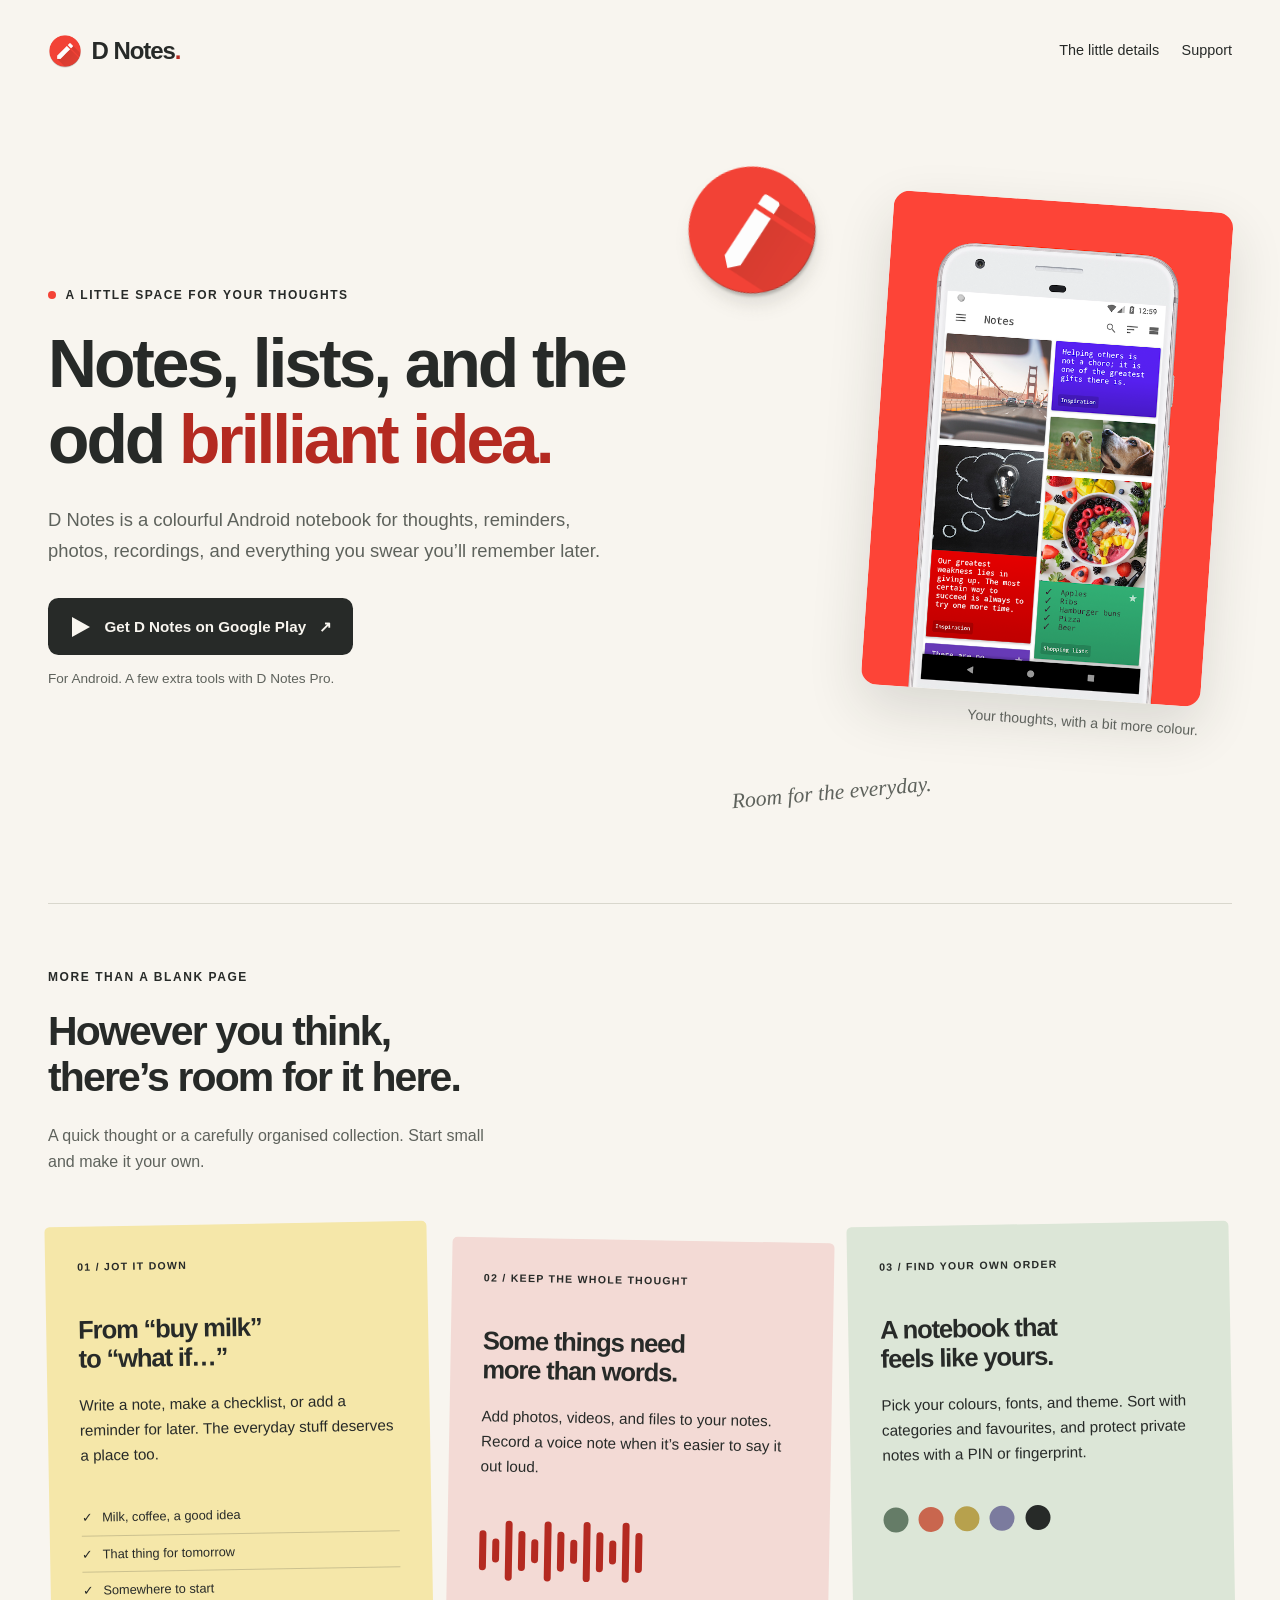
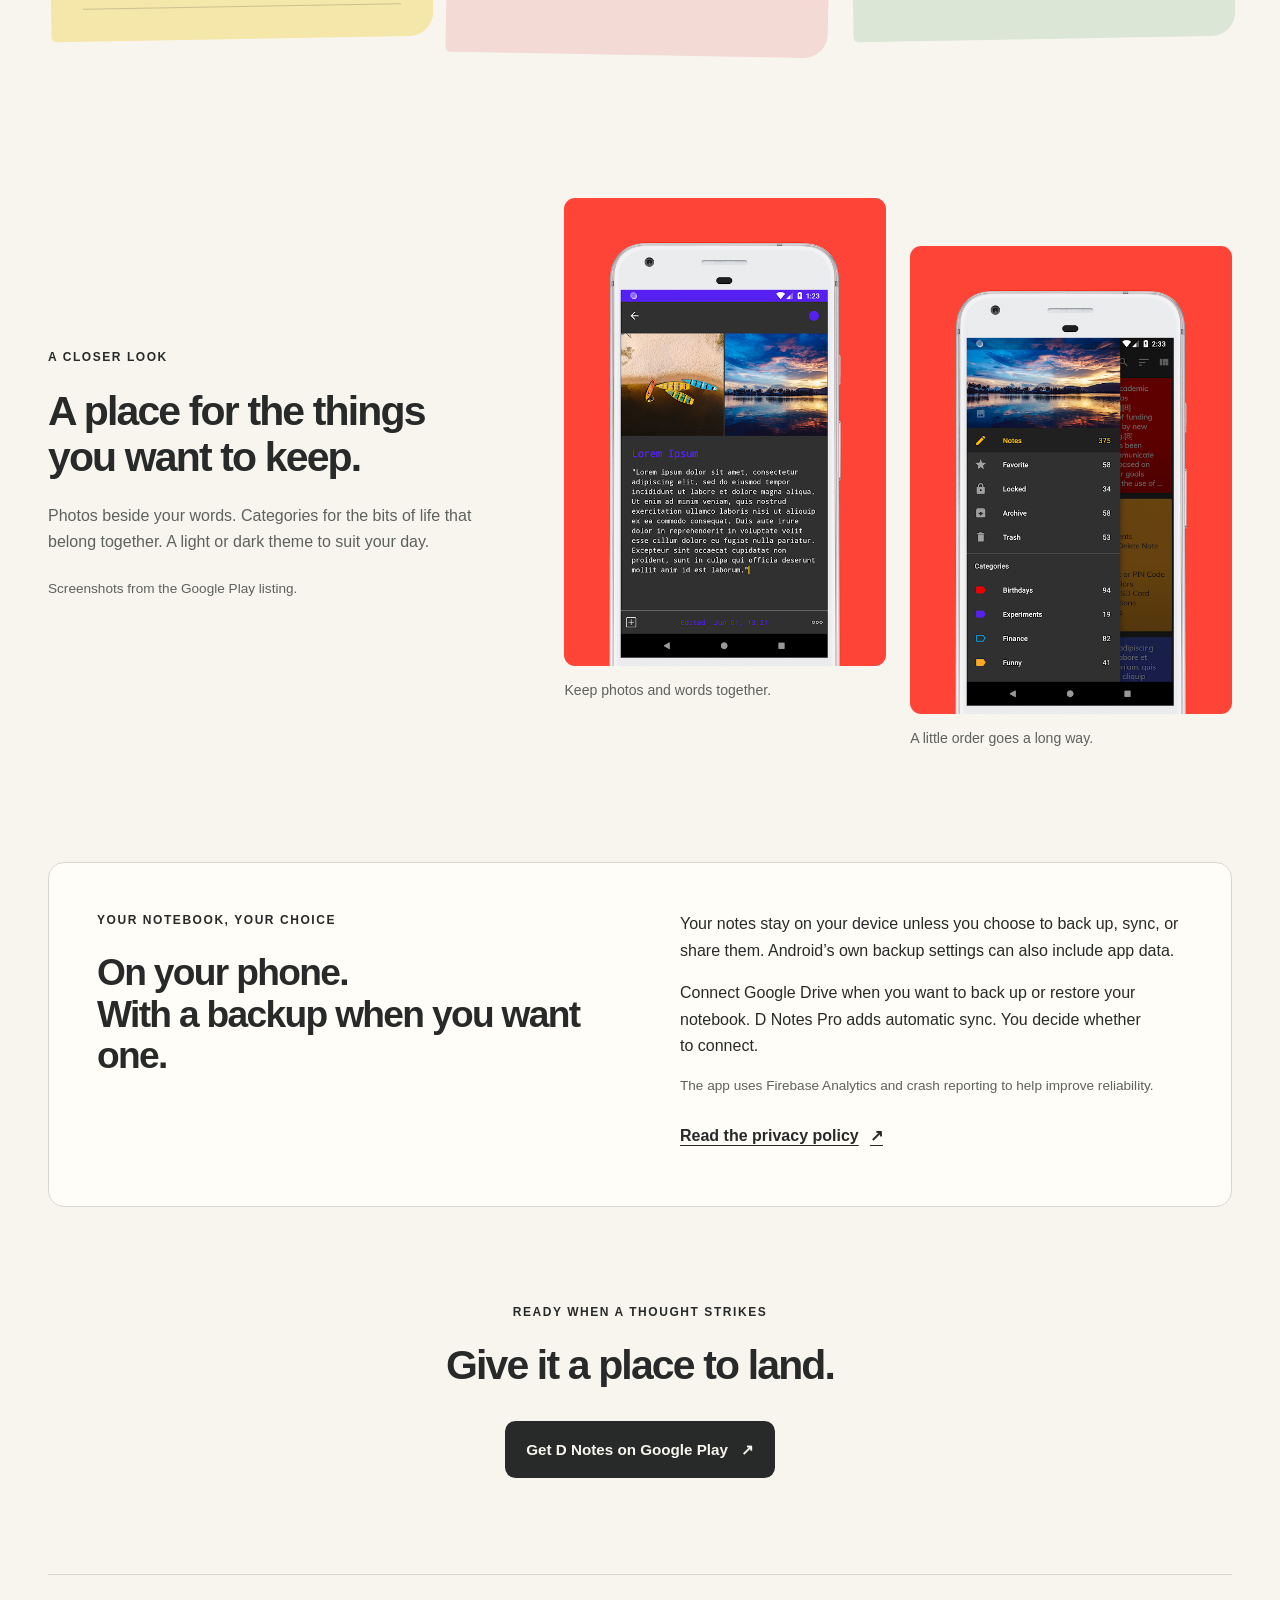
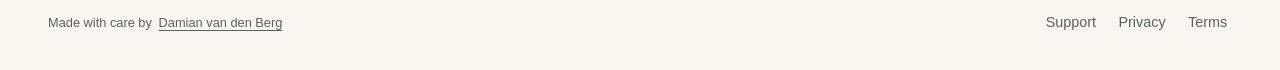
==== d-notes/index.html @ 731a1ba9 "feat: add D Notes website and legal pages Build a standalone responsive D Notes homepage with truste" ====
<!doctype html>
<html lang="en">
<head>
  <meta charset="utf-8">
  <meta name="viewport" content="width=device-width, initial-scale=1">
  <title>D Notes | A colourful notebook for Android</title>
  <meta name="description" content="Notes, lists, photos, recordings, and reminders. Make room for your ideas with D Notes, a colourful Android notebook with optional Google Drive backup and sync.">
  <meta name="color-scheme" content="light dark">
  <meta name="theme-color" content="#f8f5ef" media="(prefers-color-scheme: light)">
  <meta name="theme-color" content="#202120" media="(prefers-color-scheme: dark)">
  <link rel="canonical" href="https://damianvandenberg.com/d-notes/">
  <meta property="og:type" content="website">
  <meta property="og:title" content="D Notes | Make room for your ideas">
  <meta property="og:description" content="A colourful Android notebook for notes, lists, photos, recordings, and the things you want to remember.">
  <meta property="og:url" content="https://damianvandenberg.com/d-notes/">
  <meta property="og:image" content="https://damianvandenberg.com/d-notes/assets/icon.png">
  <meta property="og:image:width" content="512">
  <meta property="og:image:height" content="512">
  <meta property="og:image:alt" content="D Notes, a white pencil on a coral circle">
  <meta name="twitter:card" content="summary">
  <meta name="twitter:title" content="D Notes | Make room for your ideas">
  <meta name="twitter:description" content="A colourful Android notebook for notes, lists, photos, recordings, and reminders.">
  <meta name="twitter:image" content="https://damianvandenberg.com/d-notes/assets/icon.png">
  <meta name="twitter:image:alt" content="D Notes app icon">
  <link rel="icon" type="image/png" href="assets/icon.png">
  <link rel="stylesheet" href="styles.css">
  <script type="application/ld+json">
  {
    "@context": "https://schema.org",
    "@type": "SoftwareApplication",
    "name": "D Notes",
    "url": "https://damianvandenberg.com/d-notes/",
    "operatingSystem": "Android",
    "applicationCategory": "ProductivityApplication",
    "description": "A colourful Android notebook for notes, checklists, attachments, and reminders, with optional Google Drive backup, restore, and sync.",
    "image": "https://damianvandenberg.com/d-notes/assets/icon.png",
    "downloadUrl": "https://play.google.com/store/apps/details?id=com.dvdb.bergnotes",
    "author": { "@type": "Person", "name": "Damian van den Berg", "url": "https://damianvandenberg.com/" }
  }
  </script>
</head>
<body>
  <a class="skip-link" href="#main">Skip to content</a>
  <header class="site-header wrap">
    <a class="wordmark" href="./" aria-label="D Notes home"><img src="assets/icon.png" width="512" height="512" alt="">D Notes<span class="wordmark-dot" aria-hidden="true">.</span></a>
    <nav aria-label="Main navigation"><a href="#features">The little details</a><a href="mailto:dvdb.software@gmail.com">Support</a></nav>
  </header>
  <main id="main" tabindex="-1">
    <section class="hero wrap" aria-labelledby="hero-heading">
      <div class="hero-copy">
        <p class="eyebrow"><span aria-hidden="true"></span> A little space for your thoughts</p>
        <h1 id="hero-heading">Notes, lists, and the odd <em>brilliant idea.</em></h1>
        <p class="intro">D Notes is a colourful Android notebook for thoughts, reminders, photos, recordings, and everything you swear you’ll remember later.</p>
        <a class="play-link" href="https://play.google.com/store/apps/details?id=com.dvdb.bergnotes"><svg width="22" height="24" viewBox="0 0 22 24" aria-hidden="true"><path d="M2 2 20 12 2 22Z" fill="currentColor"/></svg>Get D Notes on Google Play<span aria-hidden="true">↗</span></a>
        <p class="small-note">For Android. A few extra tools with D Notes Pro.</p>
      </div>
      <div class="hero-art">
        <img class="hero-icon" src="assets/icon.png" width="512" height="512" alt="D Notes app icon, a white pencil on a coral circle">
        <figure class="hero-screenshot"><img src="assets/notes.png" width="600" height="873" fetchpriority="high" alt="D Notes showing a colourful grid of text notes, photographs, and a shopping checklist"><figcaption>Your thoughts, with a bit more colour.</figcaption></figure>
        <span class="handwritten" aria-hidden="true">Room for the everyday.</span>
      </div>
    </section>

    <section class="features wrap" id="features" aria-labelledby="features-heading">
      <div class="section-heading"><p class="eyebrow">More than a blank page</p><h2 id="features-heading">However you think,<br>there’s room for it here.</h2><p>A quick thought or a carefully organised collection. Start small and make it your own.</p></div>
      <div class="feature-grid">
        <article class="feature-card yellow"><span class="card-number" aria-hidden="true">01 / JOT IT DOWN</span><h3>From “buy milk” to “what if…”</h3><p>Write a note, make a checklist, or add a reminder for later. The everyday stuff deserves a place too.</p><div class="paper-lines" aria-hidden="true"><span>Milk, coffee, a good idea</span><span>That thing for tomorrow</span><span>Somewhere to start</span></div></article>
        <article class="feature-card pink"><span class="card-number" aria-hidden="true">02 / KEEP THE WHOLE THOUGHT</span><h3>Some things need more than words.</h3><p>Add photos, videos, and files to your notes. Record a voice note when it’s easier to say it out loud.</p><div class="sound-wave" aria-hidden="true"><i></i><i></i><i></i><i></i><i></i><i></i><i></i><i></i><i></i><i></i><i></i><i></i><i></i></div></article>
        <article class="feature-card green"><span class="card-number" aria-hidden="true">03 / FIND YOUR OWN ORDER</span><h3>A notebook that feels like yours.</h3><p>Pick your colours, fonts, and theme. Sort with categories and favourites, and protect private notes with a PIN or fingerprint.</p><div class="colour-dots" aria-hidden="true"><i></i><i></i><i></i><i></i><i></i></div></article>
      </div>
    </section>

    <section class="product-section wrap" aria-labelledby="product-heading">
      <div class="product-copy"><p class="eyebrow">A closer look</p><h2 id="product-heading">A place for the things<br>you want to keep.</h2><p>Photos beside your words. Categories for the bits of life that belong together. A light or dark theme to suit your day.</p><p class="small-note">Screenshots from the Google Play listing.</p></div>
      <div class="screenshots"><figure><img src="assets/editor.png" width="600" height="873" loading="lazy" alt="D Notes editor in a dark theme, with two photos above a text note"><figcaption>Keep photos and words together.</figcaption></figure><figure><img src="assets/categories.png" width="600" height="873" loading="lazy" alt="D Notes navigation showing favourites, locked notes, archive, trash, and coloured categories"><figcaption>A little order goes a long way.</figcaption></figure></div>
    </section>

    <section class="trust wrap" aria-labelledby="trust-heading">
      <div><p class="eyebrow">Your notebook, your choice</p><h2 id="trust-heading">On your phone.<br>With a backup when you want one.</h2></div>
      <div><p>Your notes stay on your device unless you choose to back up, sync, or share them. Android’s own backup settings can also include app data.</p><p>Connect Google Drive when you want to back up or restore your notebook. D Notes Pro adds automatic sync. You decide whether to connect.</p><p class="small-note">The app uses Firebase Analytics and crash reporting to help improve reliability.</p><a class="text-link" href="privacy/">Read the privacy policy <span aria-hidden="true">↗</span></a></div>
    </section>

    <section class="closing wrap" aria-labelledby="closing-heading"><p class="eyebrow">Ready when a thought strikes</p><h2 id="closing-heading">Give it a place to land.</h2><a class="play-link" href="https://play.google.com/store/apps/details?id=com.dvdb.bergnotes">Get D Notes on Google Play<span aria-hidden="true">↗</span></a></section>
  </main>
  <footer class="site-footer wrap"><p>Made with care by <a href="https://damianvandenberg.com/">Damian van den Berg</a></p><nav aria-label="Footer navigation"><a href="mailto:dvdb.software@gmail.com">Support</a><a href="privacy/">Privacy</a><a href="terms/">Terms</a></nav></footer>
</body>
</html>
---- d-notes/styles.css ----
:root {
  color-scheme: light dark;
  --paper: #f8f5ef;
  --ink: #272a28;
  --muted: #5e625c;
  --coral: #F44336;
  --accent-text: #b42a21;
  --line: #d9d7cd;
  --surface: #fffdf8;
  --yellow: #f5e7a9;
  --pink: #f3dad5;
  --green: #dce6d7;
  --focus: #005f78;
  font-family: -apple-system, BlinkMacSystemFont, "Segoe UI", sans-serif;
  font-size: 100%;
  scroll-behavior: smooth;
}
* { box-sizing: border-box; }
body { margin: 0; background: var(--paper); color: var(--ink); line-height: 1.65; }
a { color: inherit; text-underline-offset: .22em; }
a:hover { text-decoration-thickness: 2px; }
a:focus-visible { outline: 3px solid var(--focus); outline-offset: 5px; border-radius: 3px; }
img { display: block; max-width: 100%; height: auto; }
figure { margin: 0; }
figcaption { font-size: .88rem; color: var(--muted); padding-top: .8rem; }
h1, h2, h3, p { margin: 0; }
h1, h2, h3 { line-height: 1.12; letter-spacing: -.045em; text-wrap: balance; }
h1 { font-size: clamp(2.75rem, 5.3vw, 5.3rem); font-weight: 760; }
h1 em { color: var(--accent-text); font-style: normal; }
h2 { font-size: clamp(2rem, 3.2vw, 3.2rem); font-weight: 720; }
h3 { font-size: 1.6rem; font-weight: 700; }
p { text-wrap: pretty; }
p + p { margin-top: 1rem; }
main:focus { outline: none; }
.wrap { width: min(1200px, calc(100% - 6rem)); margin-inline: auto; }
.skip-link { position: absolute; z-index: 10; top: .5rem; left: 1rem; padding: .8rem 1rem; background: var(--surface); transform: translateY(-200%); }
.skip-link:focus { transform: none; }
.site-header { display: flex; justify-content: space-between; align-items: center; gap: 1rem; padding-block: 1.8rem; }
.wordmark { display: inline-flex; align-items: center; min-height: 44px; gap: .6rem; font-size: 1.5rem; font-weight: 750; letter-spacing: -.045em; text-decoration: none; }
.wordmark img { width: 34px; }
.wordmark-dot { color: var(--accent-text); margin-left: -.6rem; }
nav { display: flex; align-items: center; flex-wrap: wrap; gap: .5rem 1.4rem; }
nav a, .text-link, .site-footer p a { display: inline-flex; align-items: center; min-height: 44px; }
nav a { min-width: 44px; font-size: .9rem; text-decoration: none; }
.hero { display: grid; grid-template-columns: 1.1fr 1fr; gap: 4rem; align-items: center; padding-block: 4.7rem 6.5rem; }
.eyebrow { display: flex; align-items: center; gap: .6rem; font-size: .75rem; font-weight: 700; letter-spacing: .13em; text-transform: uppercase; margin-bottom: 1.3rem; }
.eyebrow > span { width: 8px; height: 8px; border-radius: 50%; background: var(--coral); flex: 0 0 auto; }
.intro { font-size: 1.15rem; color: var(--muted); margin-top: 1.7rem; max-width: 35rem; }
.play-link { display: inline-flex; align-items: center; justify-content: center; gap: .8rem; background: var(--ink); color: var(--paper); border-radius: .65rem; padding: 1rem 1.35rem; min-height: 54px; font-size: .95rem; font-weight: 650; text-decoration: none; margin-top: 2rem; transition: transform .2s ease, box-shadow .2s ease; }
.play-link svg { flex: 0 0 auto; }
.play-link:hover { transform: translateY(-3px); box-shadow: 0 6px 0 var(--coral); }
.small-note { color: var(--muted); font-size: .85rem; }
.hero-copy > .small-note { margin-top: .8rem; }
.hero-art { position: relative; padding: 1.5rem 1rem 0 4rem; }
.hero-screenshot { transform: rotate(4deg); max-width: 340px; margin-left: auto; }
.hero-screenshot img { border-radius: 1rem; box-shadow: 0 22px 55px #25282024; }
.hero-screenshot figcaption { text-align: right; }
.hero-icon { width: 138px; position: absolute; left: -1rem; top: -1rem; z-index: 1; transform: rotate(-12deg); filter: drop-shadow(0 12px 8px #2528201a); animation: settle .85s ease-out both; }
.handwritten { display: block; margin: 2rem 0 0 -2rem; font-family: Georgia, serif; font-size: 1.35rem; font-style: italic; transform: rotate(-5deg); color: var(--muted); }
.features { padding-block: 4rem 5rem; border-top: 1px solid var(--line); scroll-margin-top: 2rem; }
.section-heading { max-width: 620px; }
.section-heading > p:last-child { margin-top: 1.4rem; color: var(--muted); max-width: 29rem; }
.feature-grid { display: grid; grid-template-columns: repeat(3, 1fr); gap: 1.2rem; margin-top: 3rem; }
.feature-card { padding: 2rem; border-radius: 5px 5px 24px 5px; color: #272a28; }
.yellow { background: var(--yellow); transform: rotate(-1deg); }
.pink { background: var(--pink); transform: translateY(1rem) rotate(1deg); }
.green { background: var(--green); transform: rotate(-1deg); }
.card-number { display: block; font-size: .66rem; font-weight: 750; letter-spacing: .12em; margin-bottom: 2.5rem; }
.feature-card p { font-size: .95rem; margin-top: 1.2rem; }
.paper-lines { margin-top: 2rem; font-size: .8rem; }
.paper-lines span { display: block; border-bottom: 1px solid #272a2833; padding-block: .45rem; }
.paper-lines span::before { content: "✓"; margin-right: .6rem; }
.sound-wave { display: flex; gap: 6px; align-items: center; height: 96px; margin-top: 1.5rem; }
.sound-wave i { width: 7px; height: 24px; background: #b42a21; border-radius: 4px; }
.sound-wave i:nth-child(3n) { height: 60px; }
.sound-wave i:nth-child(3n + 1) { height: 40px; }
.colour-dots { display: flex; flex-wrap: wrap; gap: .65rem; margin-top: 2.5rem; }
.colour-dots i { width: 25px; height: 25px; border-radius: 50%; background: #657c67; }
.colour-dots i:nth-child(2) { background: #c9664e; }
.colour-dots i:nth-child(3) { background: #b7a14d; }
.colour-dots i:nth-child(4) { background: #7b7b9e; }
.colour-dots i:nth-child(5) { background: #272a28; }
.product-section { display: grid; grid-template-columns: .85fr 1.3fr; gap: 5rem; align-items: center; padding-block: 5rem 7rem; }
.product-copy > p:not(.eyebrow) { margin-top: 1.4rem; color: var(--muted); }
.screenshots { display: grid; grid-template-columns: 1fr 1fr; align-items: start; gap: 1.5rem; }
.screenshots figure:last-child { margin-top: 3rem; }
.screenshots img { border-radius: .7rem; }
.trust { display: grid; grid-template-columns: 1fr 1fr; gap: 5rem; padding: 3rem; border: 1px solid var(--line); border-radius: 1rem; background: var(--surface); }
.trust h2 { font-size: clamp(1.9rem, 2.9vw, 2.7rem); }
.trust .text-link { margin-top: 1rem; gap: .7rem; font-weight: 650; }
.closing { text-align: center; padding-block: 6rem; }
.closing .eyebrow { justify-content: center; }
.site-footer { display: flex; align-items: center; justify-content: space-between; gap: 1rem 2rem; border-top: 1px solid var(--line); padding-block: 1.6rem; font-size: .8rem; color: var(--muted); }
.site-footer p a { margin-left: .2rem; }
.legal { max-width: 760px; padding-block: 2rem 4rem; }
.legal h1 { font-size: clamp(2.5rem, 5vw, 3.5rem); }
.legal h2 { font-size: 1.35rem; margin-top: 2rem; margin-bottom: .75rem; letter-spacing: -.025em; }
.legal .effective { margin-block: 1rem 2rem; color: var(--muted); font-size: .9rem; }
.legal a { display: inline-block; min-height: 44px; padding-block: .4rem; overflow-wrap: anywhere; }
.legal code { overflow-wrap: anywhere; font-size: .9em; }
.legal .back-link { margin-bottom: 2rem; }
.legal-page { scroll-behavior: auto; }
@keyframes settle { from { opacity: 0; transform: translateY(12px) rotate(-16deg); } to { opacity: 1; transform: rotate(-12deg); } }
@media (prefers-color-scheme: dark) {
  :root { --paper: #202120; --ink: #f7f3e9; --muted: #b8bcb3; --accent-text: #ff8d81; --line: #484a44; --surface: #292b28; --focus: #9cdaec; }
  .feature-card { box-shadow: 0 12px 25px #0002; }
}
@media (max-width: 1000px) {
  .wrap { width: calc(100% - 4rem); }
  .hero { gap: 2rem; }
  .hero-art { padding-left: 2rem; }
  .hero-icon { width: 110px; left: -.7rem; }
  .feature-card { padding: 1.5rem; }
  .product-section { gap: 2.5rem; }
  .trust { gap: 2rem; padding: 2rem; }
}
@media (max-width: 720px) {
  .wrap { width: calc(100% - 2.5rem); }
  .site-header { padding-block: 1rem; flex-wrap: wrap; }
  .site-header nav { gap: .25rem 1rem; }
  .hero { grid-template-columns: 1fr; padding-block: 2.5rem 4rem; gap: 3rem; }
  .hero-art { width: min(100%, 390px); margin: 0 auto; padding-inline: 3rem 1rem; }
  .hero-icon { width: 115px; left: -.2rem; top: 0; }
  .handwritten { margin-left: -1rem; }
  .feature-grid { grid-template-columns: 1fr; gap: 1.5rem; }
  .feature-card { padding: 1.8rem; transform: none; }
  .features { padding-block: 3rem; }
  .card-number { margin-bottom: 1.5rem; }
  .product-section { grid-template-columns: 1fr; padding-block: 2rem 4rem; }
  .screenshots { gap: 1rem; }
  .trust { grid-template-columns: 1fr; padding: 1.5rem; }
  .closing { padding-block: 4rem; }
  .site-footer { flex-direction: column; align-items: flex-start; gap: .4rem; }
  .legal { padding-top: 1rem; }
}
@media (max-width: 380px) {
  .hero-art { padding-left: 2rem; }
  .hero-icon { width: 95px; }
  .screenshots { grid-template-columns: 1fr; padding-inline: 1rem; }
  .screenshots figure:last-child { margin-top: 1rem; }
  .play-link { padding-inline: 1rem; gap: .5rem; }
}
@media (prefers-reduced-motion: reduce) {
  :root { scroll-behavior: auto; }
  *, *::before, *::after { animation: none !important; transition: none !important; }
  .play-link:hover { transform: none; }
}
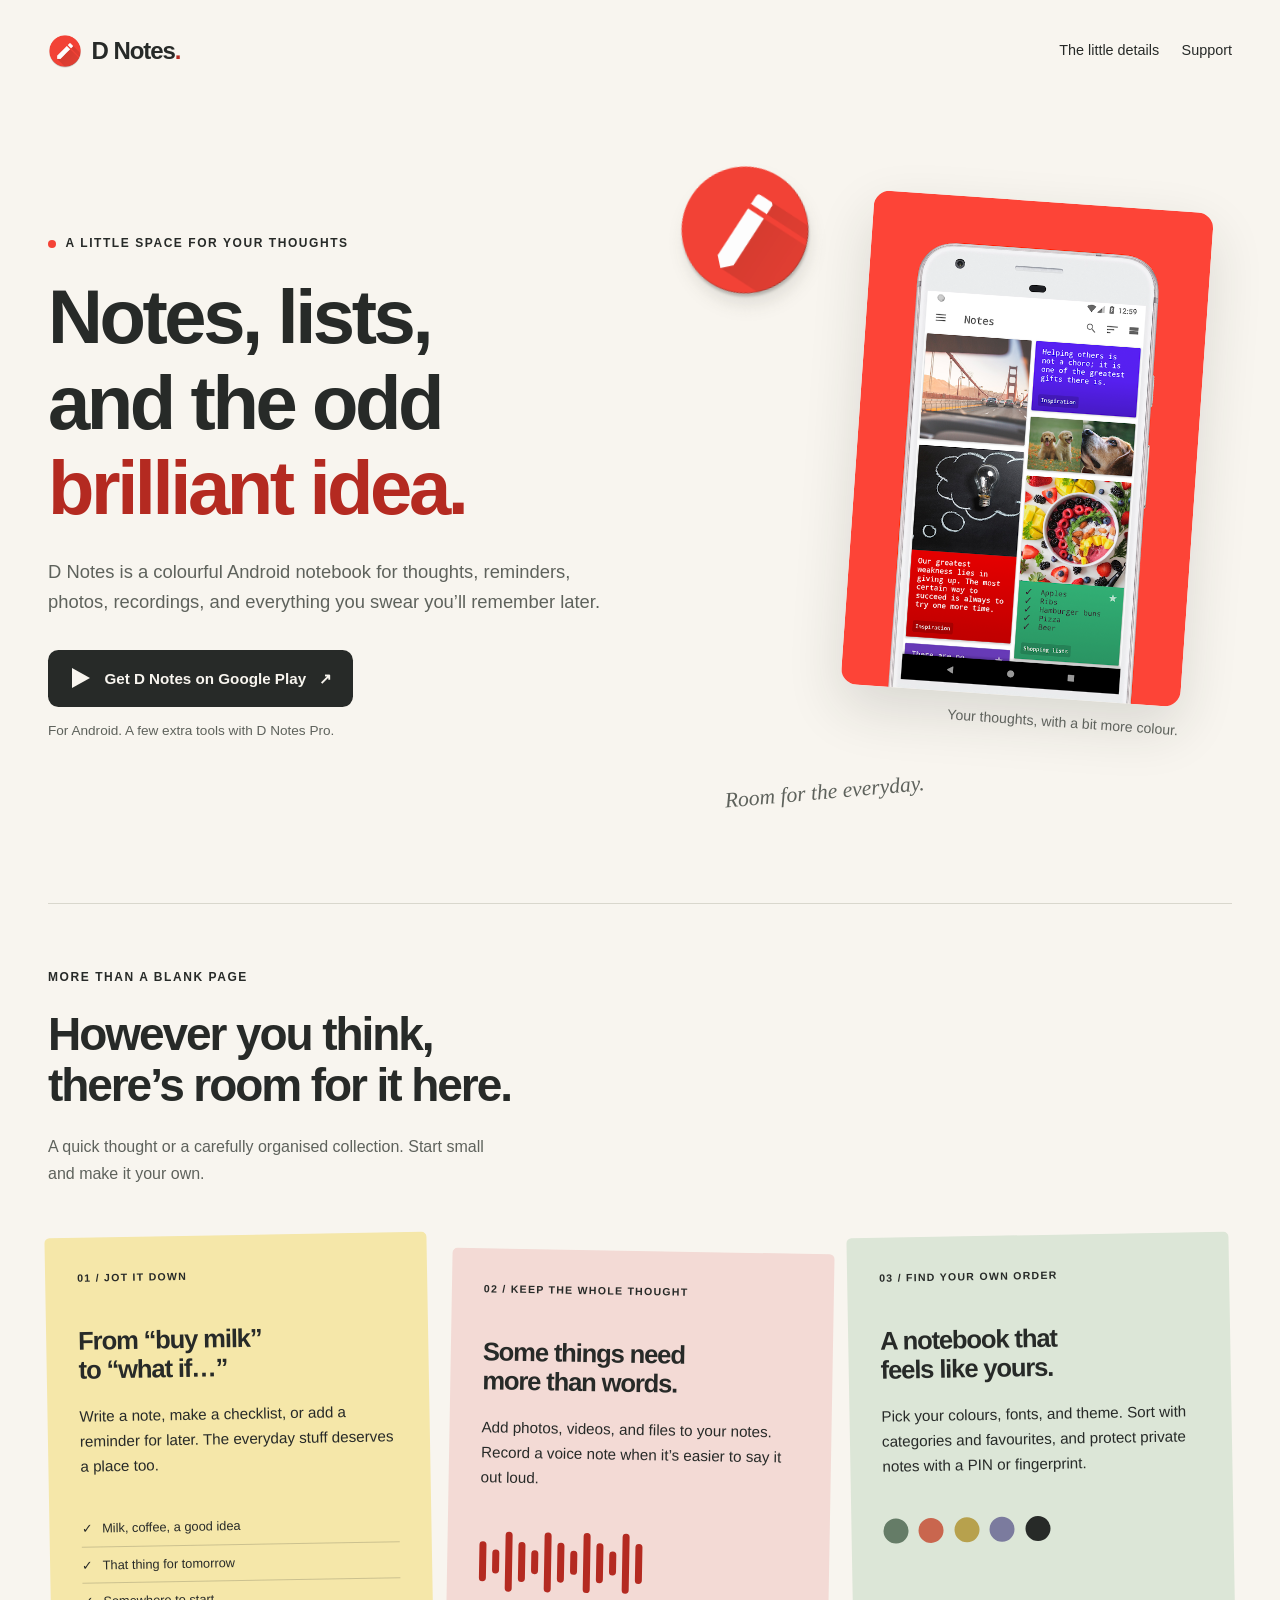
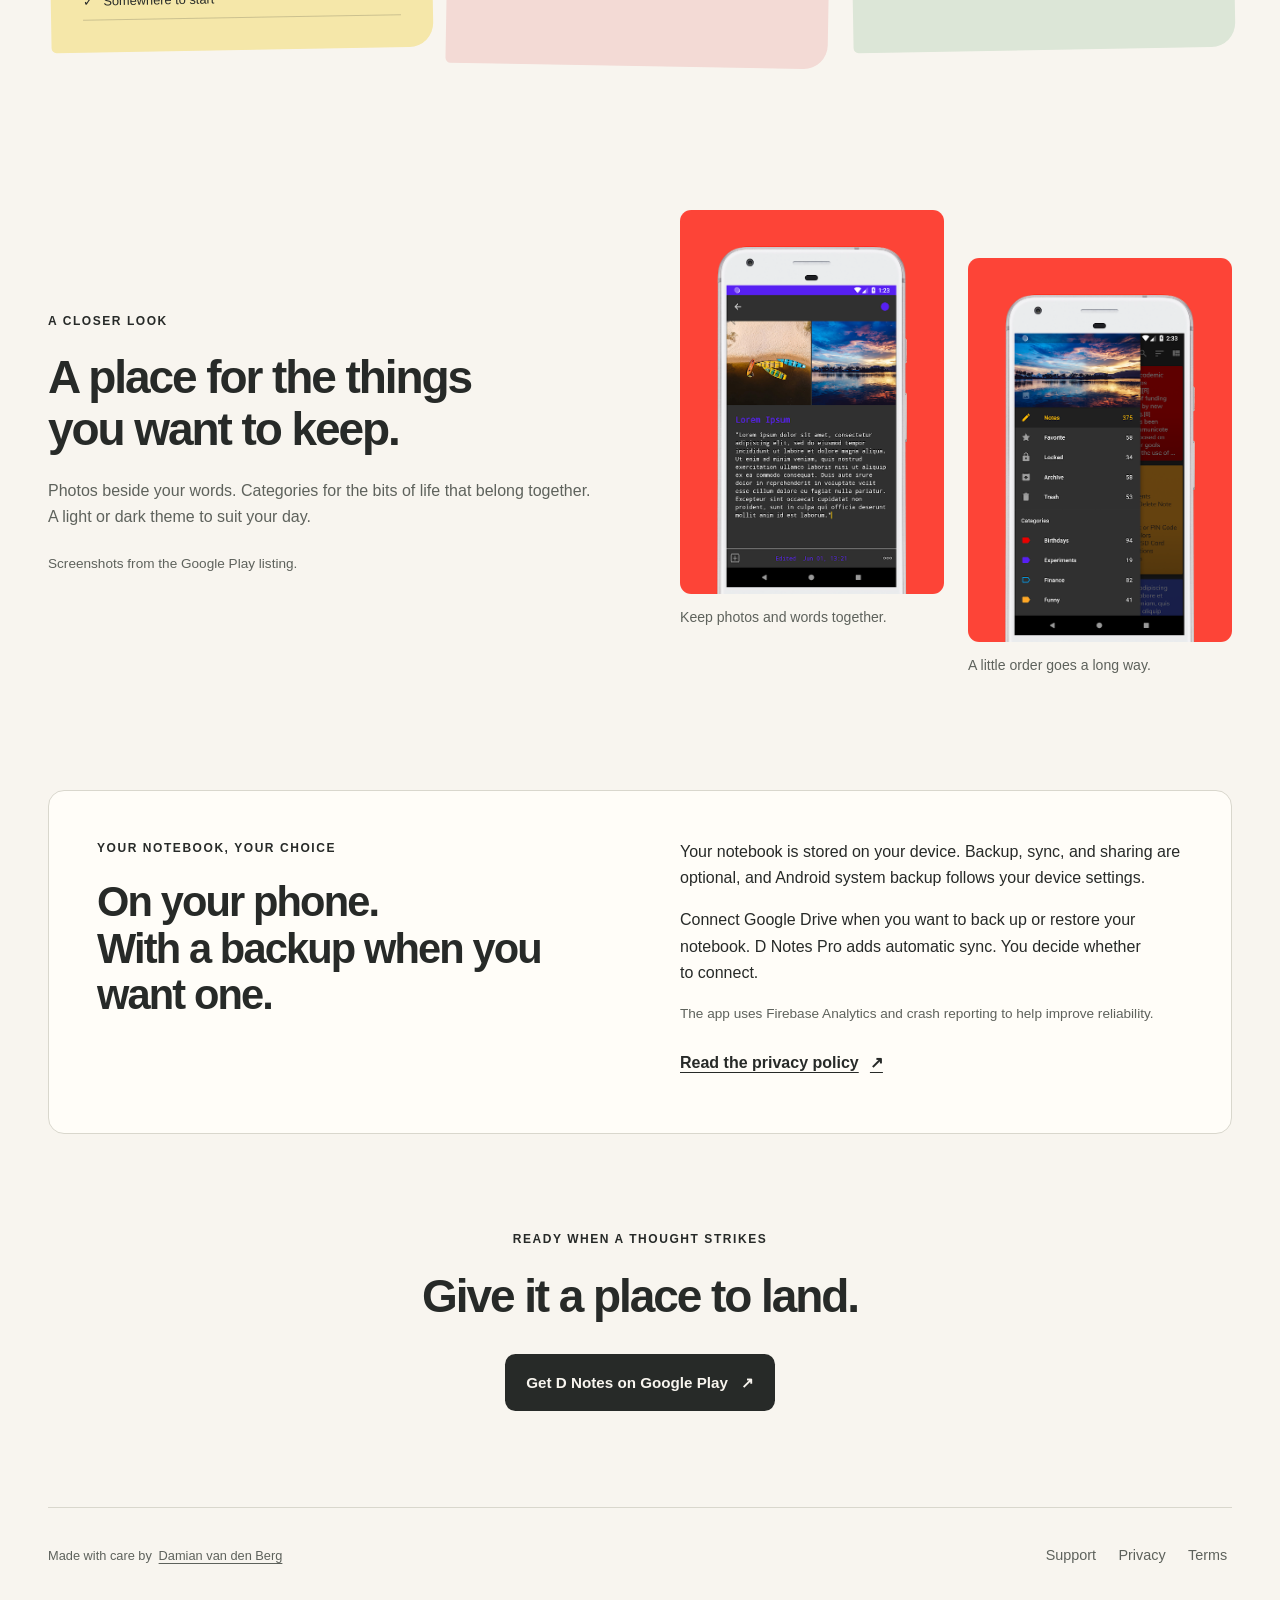
==== commit 2d26226d: "fix: clarify D Notes local storage wording Describe on-device notebook storage without implying diag" ====
--- a/d-notes/index.html
+++ b/d-notes/index.html
@@ -77,7 +77,7 @@
 
     <section class="trust wrap" aria-labelledby="trust-heading">
       <div><p class="eyebrow">Your notebook, your choice</p><h2 id="trust-heading">On your phone.<br>With a backup when you want one.</h2></div>
-      <div><p>Your notes stay on your device unless you choose to back up, sync, or share them. Android’s own backup settings can also include app data.</p><p>Connect Google Drive when you want to back up or restore your notebook. D Notes Pro adds automatic sync. You decide whether to connect.</p><p class="small-note">The app uses Firebase Analytics and crash reporting to help improve reliability.</p><a class="text-link" href="privacy/">Read the privacy policy <span aria-hidden="true">↗</span></a></div>
+      <div><p>Your notebook is stored on your device. Backup, sync, and sharing are optional, and Android system backup follows your device settings.</p><p>Connect Google Drive when you want to back up or restore your notebook. D Notes Pro adds automatic sync. You decide whether to connect.</p><p class="small-note">The app uses Firebase Analytics and crash reporting to help improve reliability.</p><a class="text-link" href="privacy/">Read the privacy policy <span aria-hidden="true">↗</span></a></div>
     </section>
 
     <section class="closing wrap" aria-labelledby="closing-heading"><p class="eyebrow">Ready when a thought strikes</p><h2 id="closing-heading">Give it a place to land.</h2><a class="play-link" href="https://play.google.com/store/apps/details?id=com.dvdb.bergnotes">Get D Notes on Google Play<span aria-hidden="true">↗</span></a></section>
--- a/d-notes/styles.css
+++ b/d-notes/styles.css
@@ -25,9 +25,9 @@
 figcaption { font-size: .88rem; color: var(--muted); padding-top: .8rem; }
 h1, h2, h3, p { margin: 0; }
 h1, h2, h3 { line-height: 1.12; letter-spacing: -.045em; text-wrap: balance; }
-h1 { font-size: clamp(2.75rem, 5.3vw, 5.3rem); font-weight: 760; }
+h1 { font-size: 4.75rem; font-weight: 760; }
 h1 em { color: var(--accent-text); font-style: normal; }
-h2 { font-size: clamp(2rem, 3.2vw, 3.2rem); font-weight: 720; }
+h2 { font-size: 2.875rem; font-weight: 720; }
 h3 { font-size: 1.6rem; font-weight: 700; }
 p { text-wrap: pretty; }
 p + p { margin-top: 1rem; }
@@ -42,7 +42,7 @@
 nav { display: flex; align-items: center; flex-wrap: wrap; gap: .5rem 1.4rem; }
 nav a, .text-link, .site-footer p a { display: inline-flex; align-items: center; min-height: 44px; }
 nav a { min-width: 44px; font-size: .9rem; text-decoration: none; }
-.hero { display: grid; grid-template-columns: 1.1fr 1fr; gap: 4rem; align-items: center; padding-block: 4.7rem 6.5rem; }
+.hero { display: grid; grid-template-columns: repeat(auto-fit, minmax(min(100%, 24rem), 1fr)); gap: 4rem; align-items: center; padding-block: 4.7rem 6.5rem; }
 .eyebrow { display: flex; align-items: center; gap: .6rem; font-size: .75rem; font-weight: 700; letter-spacing: .13em; text-transform: uppercase; margin-bottom: 1.3rem; }
 .eyebrow > span { width: 8px; height: 8px; border-radius: 50%; background: var(--coral); flex: 0 0 auto; }
 .intro { font-size: 1.15rem; color: var(--muted); margin-top: 1.7rem; max-width: 35rem; }
@@ -51,7 +51,7 @@
 .play-link:hover { transform: translateY(-3px); box-shadow: 0 6px 0 var(--coral); }
 .small-note { color: var(--muted); font-size: .85rem; }
 .hero-copy > .small-note { margin-top: .8rem; }
-.hero-art { position: relative; padding: 1.5rem 1rem 0 4rem; }
+.hero-art { position: relative; width: 100%; max-width: 520px; justify-self: center; padding: 1.5rem 1rem 0 4rem; }
 .hero-screenshot { transform: rotate(4deg); max-width: 340px; margin-left: auto; }
 .hero-screenshot img { border-radius: 1rem; box-shadow: 0 22px 55px #25282024; }
 .hero-screenshot figcaption { text-align: right; }
@@ -60,7 +60,7 @@
 .features { padding-block: 4rem 5rem; border-top: 1px solid var(--line); scroll-margin-top: 2rem; }
 .section-heading { max-width: 620px; }
 .section-heading > p:last-child { margin-top: 1.4rem; color: var(--muted); max-width: 29rem; }
-.feature-grid { display: grid; grid-template-columns: repeat(3, 1fr); gap: 1.2rem; margin-top: 3rem; }
+.feature-grid { display: grid; grid-template-columns: repeat(auto-fit, minmax(min(100%, 18rem), 1fr)); gap: 1.2rem; margin-top: 3rem; }
 .feature-card { padding: 2rem; border-radius: 5px 5px 24px 5px; color: #272a28; }
 .yellow { background: var(--yellow); transform: rotate(-1deg); }
 .pink { background: var(--pink); transform: translateY(1rem) rotate(1deg); }
@@ -80,20 +80,20 @@
 .colour-dots i:nth-child(3) { background: #b7a14d; }
 .colour-dots i:nth-child(4) { background: #7b7b9e; }
 .colour-dots i:nth-child(5) { background: #272a28; }
-.product-section { display: grid; grid-template-columns: .85fr 1.3fr; gap: 5rem; align-items: center; padding-block: 5rem 7rem; }
+.product-section { display: grid; grid-template-columns: repeat(auto-fit, minmax(min(100%, 24rem), 1fr)); gap: 5rem; align-items: center; padding-block: 5rem 7rem; }
 .product-copy > p:not(.eyebrow) { margin-top: 1.4rem; color: var(--muted); }
 .screenshots { display: grid; grid-template-columns: 1fr 1fr; align-items: start; gap: 1.5rem; }
 .screenshots figure:last-child { margin-top: 3rem; }
 .screenshots img { border-radius: .7rem; }
-.trust { display: grid; grid-template-columns: 1fr 1fr; gap: 5rem; padding: 3rem; border: 1px solid var(--line); border-radius: 1rem; background: var(--surface); }
-.trust h2 { font-size: clamp(1.9rem, 2.9vw, 2.7rem); }
+.trust { display: grid; grid-template-columns: repeat(auto-fit, minmax(min(100%, 20rem), 1fr)); gap: 5rem; padding: 3rem; border: 1px solid var(--line); border-radius: 1rem; background: var(--surface); }
+.trust h2 { font-size: 2.6rem; }
 .trust .text-link { margin-top: 1rem; gap: .7rem; font-weight: 650; }
 .closing { text-align: center; padding-block: 6rem; }
 .closing .eyebrow { justify-content: center; }
 .site-footer { display: flex; align-items: center; justify-content: space-between; gap: 1rem 2rem; border-top: 1px solid var(--line); padding-block: 1.6rem; font-size: .8rem; color: var(--muted); }
 .site-footer p a { margin-left: .2rem; }
 .legal { max-width: 760px; padding-block: 2rem 4rem; }
-.legal h1 { font-size: clamp(2.5rem, 5vw, 3.5rem); }
+.legal h1 { font-size: 3.5rem; }
 .legal h2 { font-size: 1.35rem; margin-top: 2rem; margin-bottom: .75rem; letter-spacing: -.025em; }
 .legal .effective { margin-block: 1rem 2rem; color: var(--muted); font-size: .9rem; }
 .legal a { display: inline-block; min-height: 44px; padding-block: .4rem; overflow-wrap: anywhere; }
@@ -106,6 +106,10 @@
   .feature-card { box-shadow: 0 12px 25px #0002; }
 }
 @media (max-width: 1000px) {
+  h1 { font-size: 3.25rem; }
+  h2 { font-size: 2rem; }
+  .trust h2 { font-size: 1.9rem; }
+  .legal h1 { font-size: 2.5rem; }
   .wrap { width: calc(100% - 4rem); }
   .hero { gap: 2rem; }
   .hero-art { padding-left: 2rem; }
@@ -115,6 +119,7 @@
   .trust { gap: 2rem; padding: 2rem; }
 }
 @media (max-width: 720px) {
+  h1 { font-size: 2.75rem; }
   .wrap { width: calc(100% - 2.5rem); }
   .site-header { padding-block: 1rem; flex-wrap: wrap; }
   .site-header nav { gap: .25rem 1rem; }
